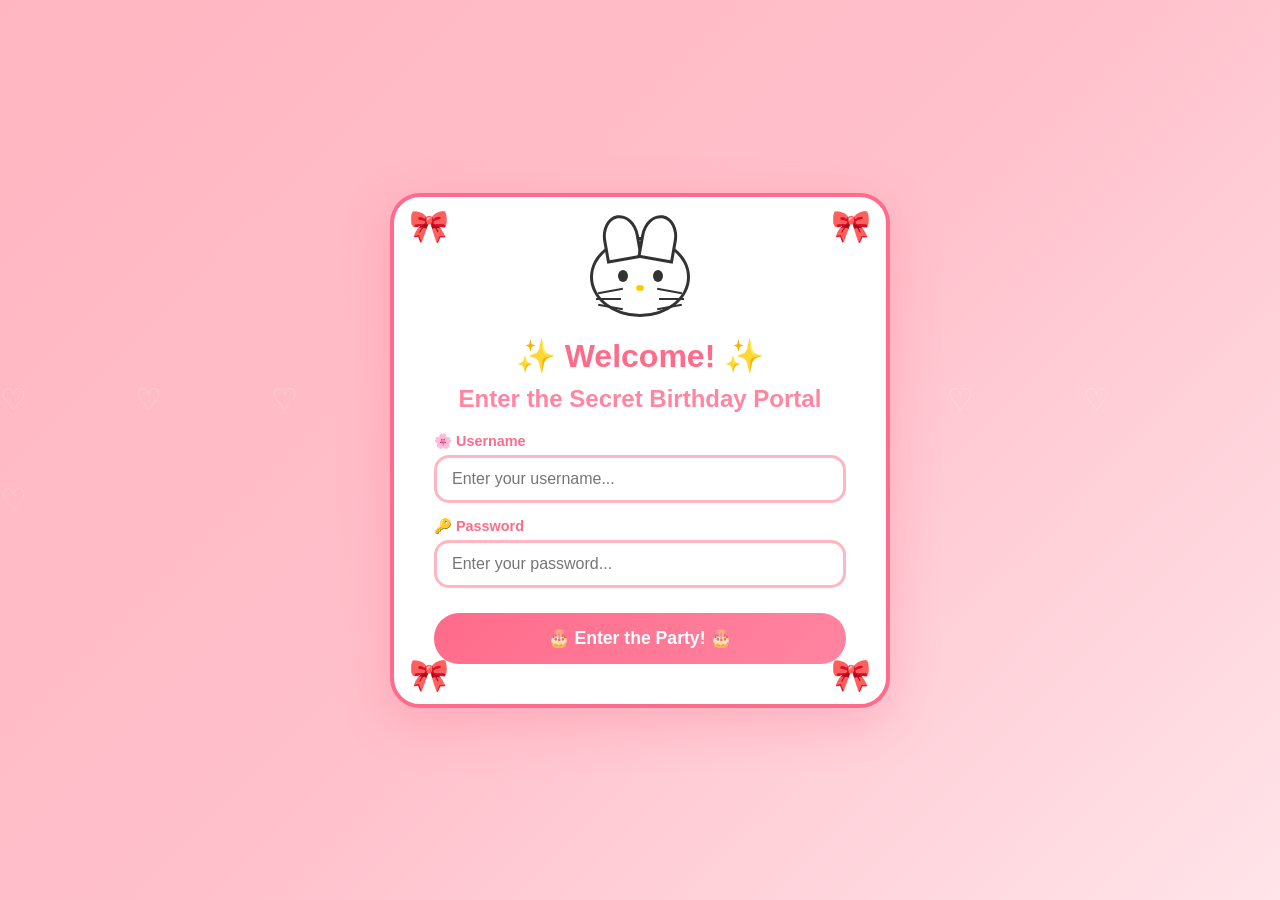
==== index.html @ 2d25a74a "Add files via upload" ====
<!DOCTYPE html>
<html lang="en">
<head>
    <meta charset="UTF-8">
    <meta name="viewport" content="width=device-width, initial-scale=1.0">
    <title>🎀 Secret Birthday Portal 🎀</title>
    <link rel="stylesheet" href="style.css">
</head>
<body>
    <div class="container">
        <span class="corner-bow top-left">🎀</span>
        <span class="corner-bow top-right">🎀</span>
        <span class="corner-bow bottom-left">🎀</span>
        <span class="corner-bow bottom-right">🎀</span>
        
        <!-- Hello Kitty Face -->
        <div class="kitty-face">
            <div class="kitty-eyes">
                <div class="kitty-eye"></div>
                <div class="kitty-eye"></div>
            </div>
            <div class="kitty-nose"></div>
            <div class="kitty-whiskers">
                <div class="whisker"></div>
                <div class="whisker"></div>
                <div class="whisker"></div>
                <div class="whisker"></div>
                <div class="whisker"></div>
                <div class="whisker"></div>
            </div>
            <div class="kitty-bow">
                <div class="bow-loop"></div>
                <div class="bow-loop"></div>
                <div class="bow-center"></div>
            </div>
        </div>
        
        <h1>✨ Welcome! ✨</h1>
        <h2>Enter the Secret Birthday Portal</h2>
        
        <form class="login-form" onsubmit="return validateLogin(event)">
            <div class="input-group">
                <label for="username">🌸 Username</label>
                <input type="text" id="username" placeholder="Enter your username..." required>
            </div>
            <div class="input-group">
                <label for="password">🔑 Password</label>
                <input type="password" id="password" placeholder="Enter your password..." required>
            </div>
            <button type="submit" class="login-btn">🎂 Enter the Party! 🎂</button>
            <p class="error-msg" id="error">Oopsie! Wrong credentials 🙈</p>
        </form>
    </div>

    <script>
        function validateLogin(event) {
            event.preventDefault();
            
            const username = document.getElementById('username').value;
            const password = document.getElementById('password').value;
            const errorMsg = document.getElementById('error');
            
            if (username === 'delulu nigi' && password === 'cute@khargosh0305') {
                sessionStorage.setItem('authenticated', 'true');
                window.location.href = 'page1.html';
            } else {
                errorMsg.style.display = 'block';
                setTimeout(() => {
                    errorMsg.style.display = 'none';
                }, 3000);
            }
            
            return false;
        }
    </script>
</body>
</html>
---- style.css ----
@import url('[fonts.googleapis.com](https://fonts.googleapis.com/css2?family=Quicksand:wght@400;500;600;700&display=swap)');

* {
    margin: 0;
    padding: 0;
    box-sizing: border-box;
}

body {
    font-family: 'Quicksand', sans-serif;
    min-height: 100vh;
    background: linear-gradient(135deg, #ffb6c1 0%, #ffc0cb 50%, #ffe4e9 100%);
    display: flex;
    justify-content: center;
    align-items: center;
    padding: 20px;
    position: relative;
    overflow-x: hidden;
}

/* Floating hearts background */
body::before {
    content: '♡ ♡ ♡ ♡ ♡ ♡ ♡ ♡ ♡ ♡';
    position: fixed;
    top: 0;
    left: 0;
    width: 100%;
    height: 100%;
    font-size: 30px;
    color: rgba(255, 255, 255, 0.3);
    display: flex;
    flex-wrap: wrap;
    justify-content: space-around;
    align-content: space-around;
    pointer-events: none;
    z-index: -1;
    letter-spacing: 50px;
    line-height: 100px;
}

/* Main container */
.container {
    background: white;
    border-radius: 30px;
    padding: 40px;
    box-shadow: 0 15px 50px rgba(255, 105, 135, 0.3);
    text-align: center;
    max-width: 500px;
    width: 100%;
    border: 4px solid #ff6b8a;
    position: relative;
}

/* Hello Kitty face decoration */
.kitty-face {
    width: 100px;
    height: 80px;
    background: white;
    border-radius: 50%;
    position: relative;
    margin: 0 auto 20px;
    border: 3px solid #333;
}

.kitty-face::before,
.kitty-face::after {
    content: '';
    position: absolute;
    width: 30px;
    height: 40px;
    background: white;
    border: 3px solid #333;
    top: -25px;
}

.kitty-face::before {
    left: 10px;
    border-radius: 50% 50% 0 0;
    transform: rotate(-10deg);
}

.kitty-face::after {
    right: 10px;
    border-radius: 50% 50% 0 0;
    transform: rotate(10deg);
}

.kitty-eyes {
    position: absolute;
    top: 30px;
    width: 100%;
    display: flex;
    justify-content: center;
    gap: 25px;
}

.kitty-eye {
    width: 10px;
    height: 12px;
    background: #333;
    border-radius: 50%;
}

.kitty-nose {
    position: absolute;
    top: 45px;
    left: 50%;
    transform: translateX(-50%);
    width: 8px;
    height: 6px;
    background: #ffcc00;
    border-radius: 50%;
}

.kitty-whiskers {
    position: absolute;
    top: 50px;
    width: 100%;
}

.whisker {
    position: absolute;
    width: 25px;
    height: 2px;
    background: #333;
}

.whisker:nth-child(1) { left: 5px; top: 0; transform: rotate(-10deg); }
.whisker:nth-child(2) { left: 3px; top: 8px; transform: rotate(0deg); }
.whisker:nth-child(3) { left: 5px; top: 16px; transform: rotate(10deg); }
.whisker:nth-child(4) { right: 5px; top: 0; transform: rotate(10deg); }
.whisker:nth-child(5) { right: 3px; top: 8px; transform: rotate(0deg); }
.whisker:nth-child(6) { right: 5px; top: 16px; transform: rotate(-10deg); }

.kitty-bow {
    position: absolute;
    top: -15px;
    right: 5px;
    width: 30px;
    height: 20px;
}

.bow-loop {
    width: 15px;
    height: 15px;
    background: #ff6b8a;
    border-radius: 50%;
    position: absolute;
}

.bow-loop:first-child { left: 0; }
.bow-loop:last-child { right: 0; }

.bow-center {
    position: absolute;
    width: 8px;
    height: 8px;
    background: #ff6b8a;
    border-radius: 50%;
    left: 50%;
    top: 50%;
    transform: translate(-50%, -50%);
}

/* Typography */
h1 {
    color: #ff6b8a;
    font-size: 2rem;
    margin-bottom: 10px;
    font-weight: 700;
}

h2 {
    color: #ff85a2;
    font-size: 1.5rem;
    margin-bottom: 20px;
    font-weight: 600;
}

/* Login form */
.login-form {
    display: flex;
    flex-direction: column;
    gap: 15px;
    margin-top: 20px;
}

.input-group {
    text-align: left;
}

.input-group label {
    display: block;
    color: #ff6b8a;
    font-weight: 600;
    margin-bottom: 5px;
    font-size: 0.9rem;
}

.input-group input {
    width: 100%;
    padding: 12px 15px;
    border: 3px solid #ffb6c1;
    border-radius: 15px;
    font-size: 1rem;
    font-family: 'Quicksand', sans-serif;
    transition: border-color 0.3s, box-shadow 0.3s;
}

.input-group input:focus {
    outline: none;
    border-color: #ff6b8a;
    box-shadow: 0 0 10px rgba(255, 107, 138, 0.3);
}

.login-btn, .nav-btn {
    background: linear-gradient(135deg, #ff6b8a 0%, #ff85a2 100%);
    color: white;
    border: none;
    padding: 15px 30px;
    border-radius: 25px;
    font-size: 1.1rem;
    font-weight: 600;
    cursor: pointer;
    transition: transform 0.3s, box-shadow 0.3s;
    font-family: 'Quicksand', sans-serif;
    margin-top: 10px;
    text-decoration: none;
    display: inline-block;
}

.login-btn:hover, .nav-btn:hover {
    transform: translateY(-3px);
    box-shadow: 0 10px 30px rgba(255, 107, 138, 0.4);
}

.error-msg {
    color: #ff4757;
    font-weight: 600;
    margin-top: 10px;
    display: none;
}

/* Birthday pages */
.birthday-content {
    padding: 20px 0;
}

.message-box {
    background: linear-gradient(135deg, #fff5f7 0%, #ffe4e9 100%);
    border: 3px dashed #ff6b8a;
    border-radius: 20px;
    padding: 25px;
    margin: 20px 0;
    position: relative;
}

.message-box p {
    color: #e75480;
    font-size: 1.1rem;
    line-height: 1.8;
}

.sparkles {
    font-size: 1.5rem;
    margin: 15px 0;
}

.cake-emoji {
    font-size: 4rem;
    margin: 20px 0;
    animation: bounce 1s infinite;
}

@keyframes bounce {
    0%, 100% { transform: translateY(0); }
    50% { transform: translateY(-10px); }
}

.nav-buttons {
    display: flex;
    gap: 15px;
    justify-content: center;
    flex-wrap: wrap;
    margin-top: 25px;
}

.confetti {
    position: fixed;
    font-size: 1.5rem;
    animation: fall 3s linear infinite;
    pointer-events: none;
}

@keyframes fall {
    0% { transform: translateY(-100vh) rotate(0deg); opacity: 1; }
    100% { transform: translateY(100vh) rotate(720deg); opacity: 0; }
}

/* Decorative bows */
.corner-bow {
    position: absolute;
    font-size: 2rem;
}

.corner-bow.top-left { top: 10px; left: 15px; }
.corner-bow.top-right { top: 10px; right: 15px; }
.corner-bow.bottom-left { bottom: 10px; left: 15px; }
.corner-bow.bottom-right { bottom: 10px; right: 15px; }

/* Birthday name */
.birthday-name {
    color: #ff6b8a;
    font-size: 2.5rem;
    font-weight: 700;
    text-shadow: 2px 2px 0 #ffb6c1;
    margin: 10px 0;
}

.subtitle {
    color: #ff85a2;
    font-size: 1.2rem;
    margin-bottom: 20px;
}
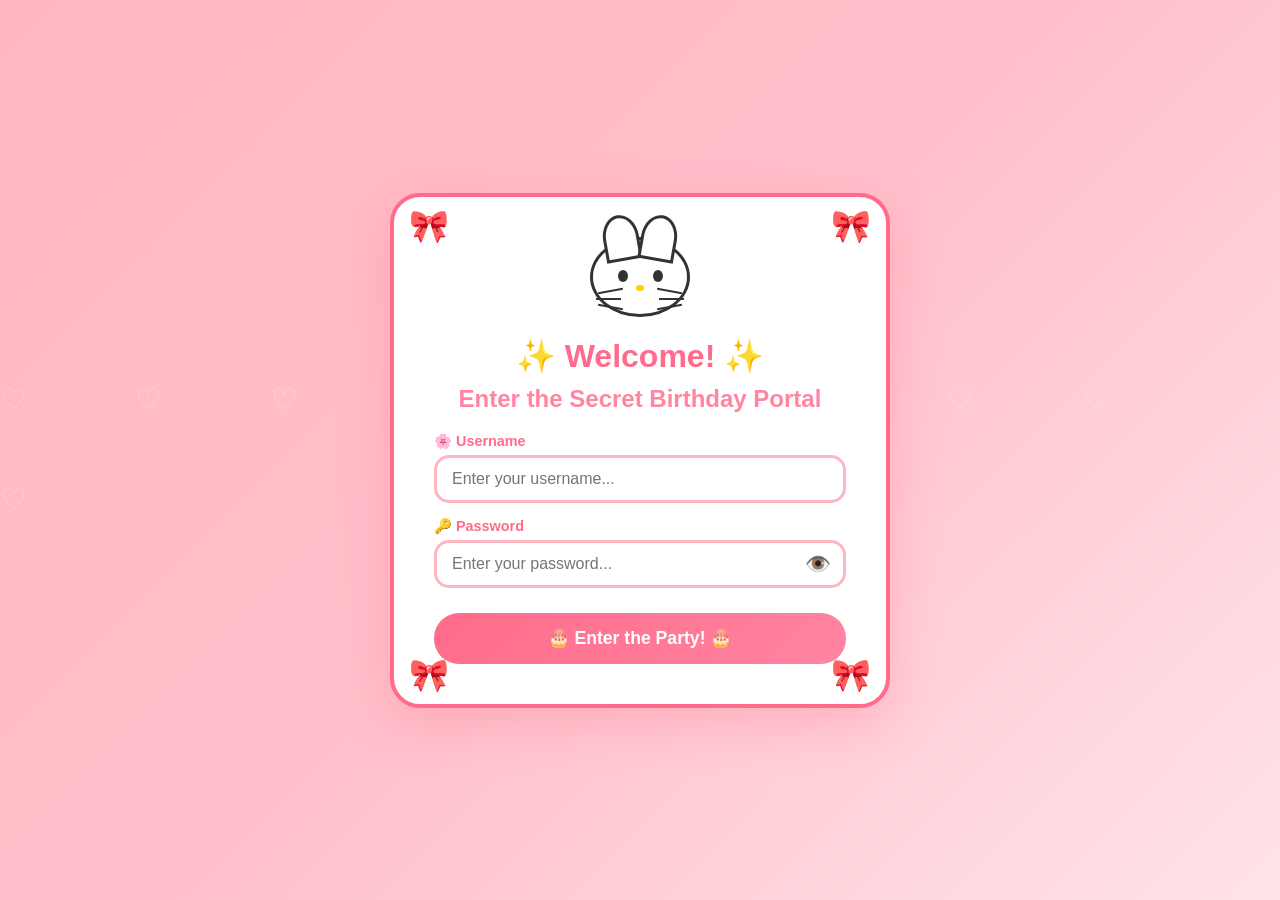
==== commit 6e5bcb77: "Add files via upload" ====
--- a/index.html
+++ b/index.html
@@ -44,8 +44,11 @@
                 <input type="text" id="username" placeholder="Enter your username..." required>
             </div>
             <div class="input-group">
-                <label for="password">🔑 Password</label>
-                <input type="password" id="password" placeholder="Enter your password..." required>
+                <label for="password" >🔑 Password</label>
+                <div class="password-wrapper">
+                    <input type="password" id="password" placeholder="Enter your password..." required>
+                    <button type="button" class="eye-button" onclick="togglePassword()">👁️</button>
+                </div>
             </div>
             <button type="submit" class="login-btn">🎂 Enter the Party! 🎂</button>
             <p class="error-msg" id="error">Oopsie! Wrong credentials 🙈</p>
@@ -72,6 +75,19 @@
             
             return false;
         }
+
+        function togglePassword() {
+            const passwordInput = document.getElementById('password');
+            const eyeButton = document.querySelector('.eye-button');
+            
+            if (passwordInput.type === 'password') {
+                passwordInput.type = 'text';
+                eyeButton.textContent = '👁️‍🗨️';
+            } else {
+                passwordInput.type = 'password';
+                eyeButton.textContent = '👁️';
+            }
+        }
     </script>
 </body>
 </html>
--- a/style.css
+++ b/style.css
@@ -36,6 +36,27 @@
     z-index: -1;
     letter-spacing: 50px;
     line-height: 100px;
+}
+
+/* Small cats background for birthday pages */
+body.cat-bg::before {
+    content: '';
+    position: fixed;
+    top: 0;
+    left: 0;
+    width: 100%;
+    height: 100%;
+    pointer-events: none;
+    z-index: -1;
+}
+
+/* Hello Kitty background */
+.hello-kitty-bg {
+    position: fixed;
+    font-size: 80px;
+    opacity: 0.4;
+    pointer-events: none;
+    z-index: -1;
 }
 
 /* Main container */
@@ -211,6 +232,35 @@
     outline: none;
     border-color: #ff6b8a;
     box-shadow: 0 0 10px rgba(255, 107, 138, 0.3);
+}
+
+.password-wrapper {
+    position: relative;
+    display: flex;
+    align-items: center;
+}
+
+.password-wrapper input {
+    flex: 1;
+    padding-right: 45px;
+}
+
+.eye-button {
+    position: absolute;
+    right: 10px;
+    background: none;
+    border: none;
+    font-size: 1.3rem;
+    cursor: pointer;
+    padding: 5px;
+    display: flex;
+    align-items: center;
+    justify-content: center;
+    transition: transform 0.2s;
+}
+
+.eye-button:hover {
+    transform: scale(1.2);
 }
 
 .login-btn, .nav-btn {
